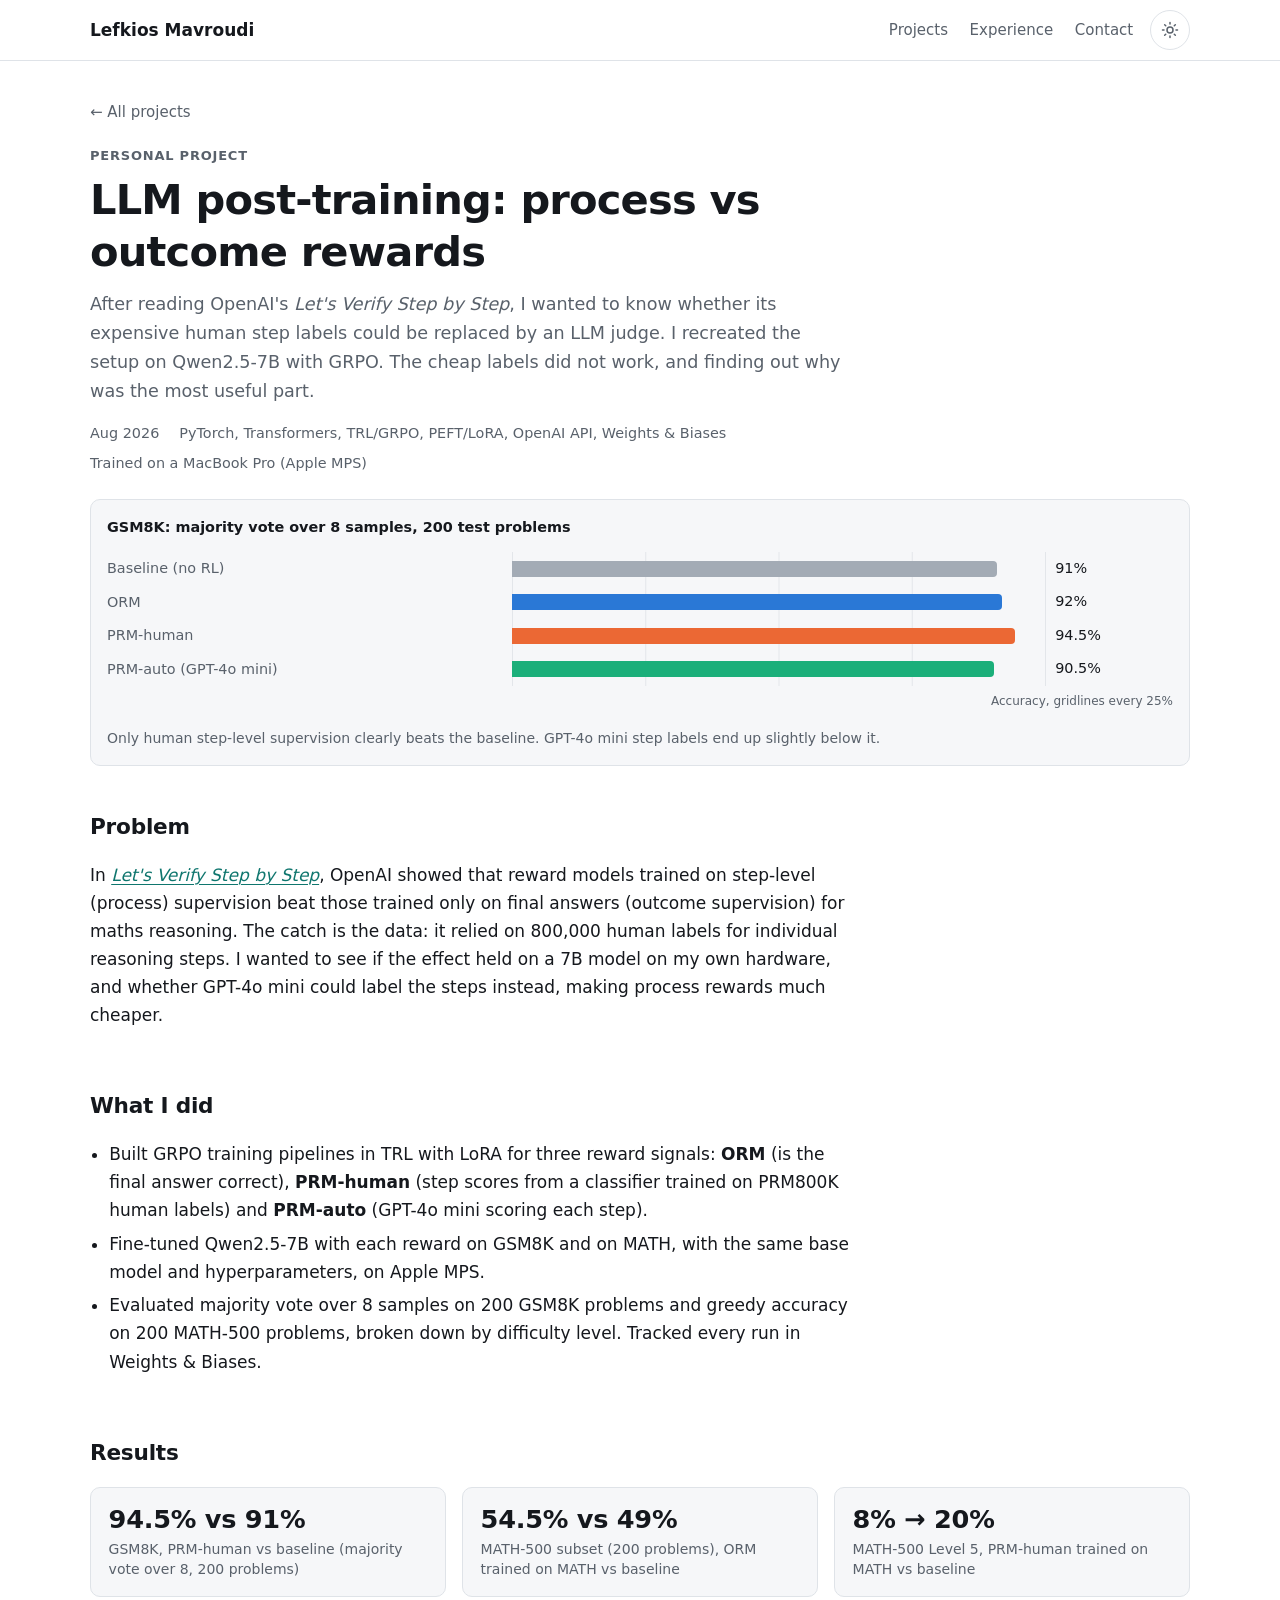
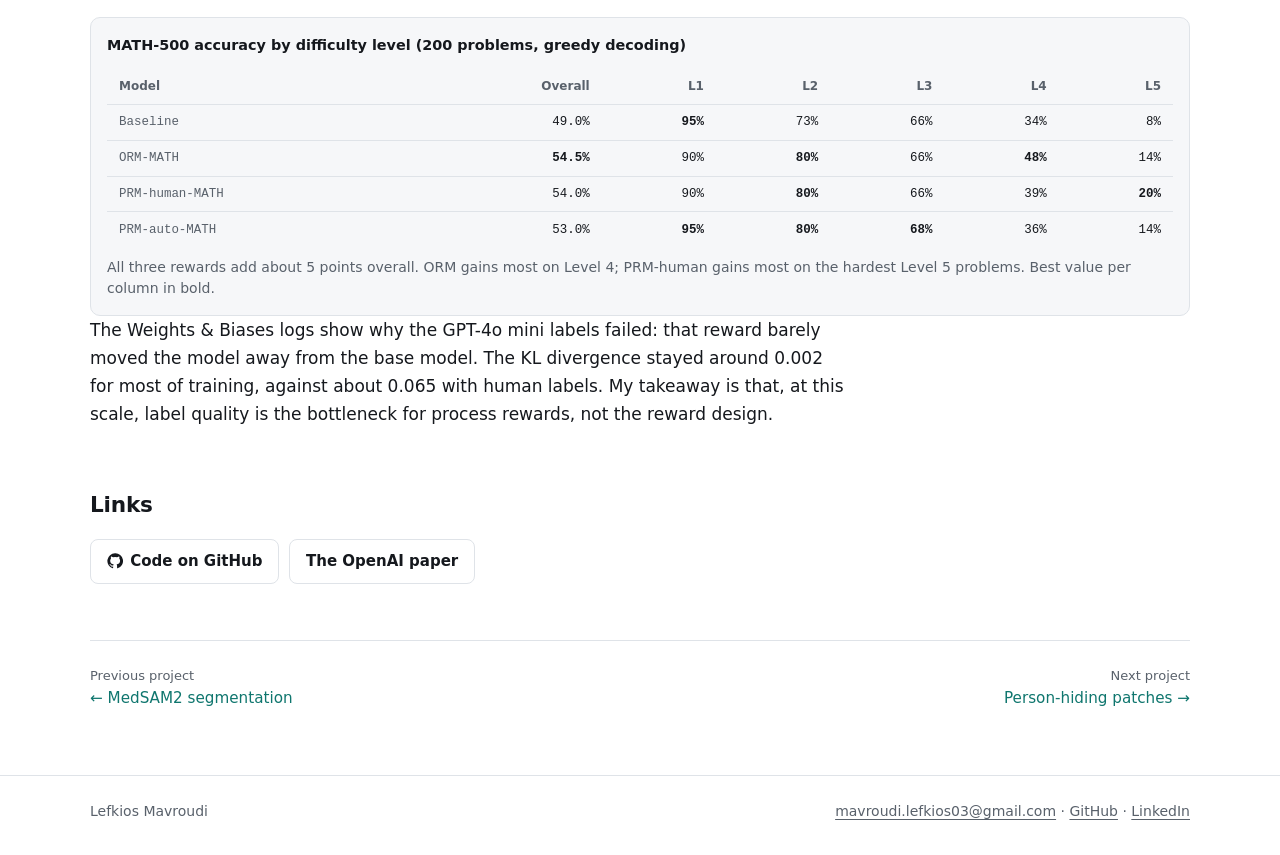
==== projects/llm-process-rewards.html @ 3332fdfd "Personal portfolio site" ====
<!doctype html>
<html lang="en">
<head>
  <meta charset="utf-8">
  <meta name="viewport" content="width=device-width, initial-scale=1">
  <title>LLM post-training: process vs outcome rewards | Lefkios Mavroudi</title>
  <meta name="description" content="Can GPT-4o mini replace human step labels for process rewards? A GRPO study on Qwen2.5-7B, inspired by OpenAI's Let's Verify Step by Step.">
  <link rel="canonical" href="https://lefkios.github.io/projects/llm-process-rewards.html">
  <meta property="og:type" content="article">
  <meta property="og:site_name" content="Lefkios Mavroudi">
  <meta property="og:title" content="LLM post-training: process vs outcome rewards">
  <meta property="og:description" content="Can GPT-4o mini replace human step labels for process rewards? A GRPO study on Qwen2.5-7B, inspired by OpenAI's Let's Verify Step by Step.">
  <meta property="og:url" content="https://lefkios.github.io/projects/llm-process-rewards.html">
  <meta property="og:image" content="https://lefkios.github.io/assets/og.png">
  <meta name="twitter:card" content="summary_large_image">
  <meta name="twitter:title" content="LLM post-training: process vs outcome rewards">
  <meta name="twitter:description" content="Can GPT-4o mini replace human step labels for process rewards? A GRPO study on Qwen2.5-7B, inspired by OpenAI's Let's Verify Step by Step.">
  <meta name="twitter:image" content="https://lefkios.github.io/assets/og.png">
  <link rel="icon" href="../favicon.svg" type="image/svg+xml">
  <script>try{var t=localStorage.getItem("theme");if(t==="light"||t==="dark")document.documentElement.setAttribute("data-theme",t)}catch(e){}</script>
  <link rel="stylesheet" href="../assets/css/site.css">
  <link rel="stylesheet" href="../assets/css/media.css">
  <script src="../assets/js/site.js" defer></script>
  <script src="../assets/js/media.js" defer></script>
</head>
<body>
  <a class="skip-link" href="#main">Skip to content</a>

  <header class="site-header">
    <div class="wrap">
      <a class="site-name" href="../index.html">Lefkios Mavroudi</a>
      <nav class="site-nav" aria-label="Main">
        <a href="../index.html#projects">Projects</a>
        <a class="hide-sm" href="../index.html#experience">Experience</a>
        <a href="../index.html#contact">Contact</a>
        <button class="theme-toggle" type="button" aria-label="Switch theme">
          <svg class="icon-moon" viewBox="0 0 24 24" fill="none" stroke="currentColor" stroke-width="2" stroke-linecap="round" stroke-linejoin="round" aria-hidden="true"><path d="M21 12.8A9 9 0 1 1 11.2 3a7 7 0 0 0 9.8 9.8z"/></svg>
          <svg class="icon-sun" viewBox="0 0 24 24" fill="none" stroke="currentColor" stroke-width="2" stroke-linecap="round" stroke-linejoin="round" aria-hidden="true"><circle cx="12" cy="12" r="4"/><path d="M12 2v2M12 20v2M4.9 4.9l1.4 1.4M17.7 17.7l1.4 1.4M2 12h2M20 12h2M4.9 19.1l1.4-1.4M17.7 6.3l1.4-1.4"/></svg>
        </button>
      </nav>
    </div>
  </header>

  <main id="main">
    <div class="wrap">
      <div class="project-head prose">
        <a class="back-link" href="../index.html#projects">&larr; All projects</a>
        <span class="eyebrow">Personal project</span>
        <h1>LLM post-training: process vs outcome rewards</h1>
        <p class="summary">After reading OpenAI's <em>Let's Verify Step by Step</em>, I wanted to know whether its expensive human step labels could be replaced by an LLM judge. I recreated the setup on Qwen2.5-7B with GRPO. The cheap labels did not work, and finding out why was the most useful part.</p>
        <ul class="meta">
          <li>Aug 2026</li>
          <li>PyTorch, Transformers, TRL/GRPO, PEFT/LoRA, OpenAI API, Weights &amp; Biases</li>
          <li>Trained on a MacBook Pro (Apple MPS)</li>
        </ul>
      </div>

      <!-- Main media: no demo video for this project, so the headline result leads the page. -->
      <figure class="media chart">
        <p class="chart__title">GSM8K: majority vote over 8 samples, 200 test problems</p>
        <table class="barchart">
          <caption class="visually-hidden">GSM8K majority-vote accuracy for the baseline and three reward strategies</caption>
          <thead class="visually-hidden"><tr><th scope="col">Model</th><th scope="col">Bar</th><th scope="col">Accuracy</th></tr></thead>
          <tbody>
              <tr><th scope="row">Baseline (no RL)</th><td class="barchart__track"><span class="bar bar--base" style="--v: 91" title="Baseline (no RL): 91%"></span></td><td class="barchart__value">91%</td></tr>
              <tr><th scope="row">ORM</th><td class="barchart__track"><span class="bar bar--orm" style="--v: 92" title="ORM: 92%"></span></td><td class="barchart__value">92%</td></tr>
              <tr><th scope="row">PRM-human</th><td class="barchart__track"><span class="bar bar--prmh" style="--v: 94.5" title="PRM-human: 94.5%"></span></td><td class="barchart__value">94.5%</td></tr>
              <tr><th scope="row">PRM-auto (GPT-4o mini)</th><td class="barchart__track"><span class="bar bar--prma" style="--v: 90.5" title="PRM-auto (GPT-4o mini): 90.5%"></span></td><td class="barchart__value">90.5%</td></tr>
          </tbody>
        </table>
        <p class="barchart__axis" aria-hidden="true">Accuracy, gridlines every 25%</p>
        <figcaption>Only human step-level supervision clearly beats the baseline. GPT-4o mini step labels end up slightly below it.</figcaption>
      </figure>

      <div class="prose">
        <section class="section" aria-labelledby="problem">
          <h2 id="problem">Problem</h2>
          <p>In <a href="https://arxiv.org/abs/2305.20050"><em>Let's Verify Step by Step</em></a>, OpenAI showed that reward models trained on step-level (process) supervision beat those trained only on final answers (outcome supervision) for maths reasoning. The catch is the data: it relied on 800,000 human labels for individual reasoning steps. I wanted to see if the effect held on a 7B model on my own hardware, and whether GPT-4o mini could label the steps instead, making process rewards much cheaper.</p>
        </section>

        <section class="section" aria-labelledby="approach">
          <h2 id="approach">What I did</h2>
          <ul>
            <li>Built GRPO training pipelines in TRL with LoRA for three reward signals: <strong>ORM</strong> (is the final answer correct), <strong>PRM-human</strong> (step scores from a classifier trained on PRM800K human labels) and <strong>PRM-auto</strong> (GPT-4o mini scoring each step).</li>
            <li>Fine-tuned Qwen2.5-7B with each reward on GSM8K and on MATH, with the same base model and hyperparameters, on Apple MPS.</li>
            <li>Evaluated majority vote over 8 samples on 200 GSM8K problems and greedy accuracy on 200 MATH-500 problems, broken down by difficulty level. Tracked every run in Weights &amp; Biases.</li>
          </ul>
        </section>
      </div>

      <section class="section" aria-labelledby="results">
        <h2 id="results">Results</h2>
        <ul class="stats">
          <li class="stat"><span class="stat__value">94.5% vs 91%</span><span class="stat__label">GSM8K, PRM-human vs baseline (majority vote over 8, 200 problems)</span></li>
          <li class="stat"><span class="stat__value">54.5% vs 49%</span><span class="stat__label">MATH-500 subset (200 problems), ORM trained on MATH vs baseline</span></li>
          <li class="stat"><span class="stat__value">8% &rarr; 20%</span><span class="stat__label">MATH-500 Level 5, PRM-human trained on MATH vs baseline</span></li>
        </ul>

        <div class="stack">
          <figure class="media chart">
            <p class="chart__title">MATH-500 accuracy by difficulty level (200 problems, greedy decoding)</p>
            <div class="trace__scroll" tabindex="0" role="region" aria-label="MATH-500 results table, scrolls sideways">
              <table class="trace__table results-table">
                <caption class="visually-hidden">MATH-500 accuracy overall and per difficulty level, models trained on MATH</caption>
                <thead><tr><th scope="col">Model</th><th scope="col">Overall</th><th scope="col">L1</th><th scope="col">L2</th><th scope="col">L3</th><th scope="col">L4</th><th scope="col">L5</th></tr></thead>
                <tbody>
                <tr><th scope="row">Baseline</th><td>49.0%</td><td><strong>95%</strong></td><td>73%</td><td>66%</td><td>34%</td><td>8%</td></tr>
                <tr><th scope="row">ORM-MATH</th><td><strong>54.5%</strong></td><td>90%</td><td><strong>80%</strong></td><td>66%</td><td><strong>48%</strong></td><td>14%</td></tr>
                <tr><th scope="row">PRM-human-MATH</th><td>54.0%</td><td>90%</td><td><strong>80%</strong></td><td>66%</td><td>39%</td><td><strong>20%</strong></td></tr>
                <tr><th scope="row">PRM-auto-MATH</th><td>53.0%</td><td><strong>95%</strong></td><td><strong>80%</strong></td><td><strong>68%</strong></td><td>36%</td><td>14%</td></tr>
                </tbody>
              </table>
            </div>
            <figcaption>All three rewards add about 5 points overall. ORM gains most on Level 4; PRM-human gains most on the hardest Level 5 problems. Best value per column in bold.</figcaption>
          </figure>

        </div>
        <p class="prose">The Weights &amp; Biases logs show why the GPT-4o mini labels failed: that reward barely moved the model away from the base model. The KL divergence stayed around 0.002 for most of training, against about 0.065 with human labels. My takeaway is that, at this scale, label quality is the bottleneck for process rewards, not the reward design.</p>
      </section>

      <section class="section prose" aria-labelledby="links">
        <h2 id="links">Links</h2>
        <ul class="link-row">
          <li><a class="btn" href="https://github.com/Lefkios/prm-vs-orm-reasoning">
            <svg viewBox="0 0 24 24" fill="currentColor" aria-hidden="true"><path d="M12 .5a11.5 11.5 0 0 0-3.6 22.4c.6.1.8-.3.8-.6v-2c-3.2.7-3.9-1.5-3.9-1.5-.5-1.3-1.3-1.7-1.3-1.7-1-.7.1-.7.1-.7 1.2.1 1.8 1.2 1.8 1.2 1 1.8 2.8 1.3 3.5 1 .1-.8.4-1.3.7-1.6-2.6-.3-5.3-1.3-5.3-5.7 0-1.3.5-2.3 1.2-3.1-.1-.3-.5-1.5.1-3.1 0 0 1-.3 3.2 1.2a11 11 0 0 1 5.8 0c2.2-1.5 3.2-1.2 3.2-1.2.6 1.6.2 2.8.1 3.1.8.8 1.2 1.9 1.2 3.1 0 4.4-2.7 5.4-5.3 5.7.4.4.8 1.1.8 2.2v3.2c0 .3.2.7.8.6A11.5 11.5 0 0 0 12 .5z"/></svg>
            Code on GitHub</a></li>
          <li><a class="btn" href="https://arxiv.org/abs/2305.20050">The OpenAI paper</a></li>
        </ul>
      </section>

      <nav class="pager" aria-label="Project navigation">
        <a href="medsam2-rv.html"><span>Previous project</span>&larr; MedSAM2 segmentation</a>
        <a class="next" href="person-hiding-patches.html"><span>Next project</span>Person-hiding patches &rarr;</a>
      </nav>
    </div>
  </main>

  <footer class="site-footer">
    <div class="wrap">
      <span>Lefkios Mavroudi</span>
      <span><a href="mailto:mavroudi.lefkios03@gmail.com">mavroudi.lefkios03@gmail.com</a> &middot; <a href="https://github.com/Lefkios">GitHub</a> &middot; <a href="https://www.linkedin.com/in/lefkios-mavroudi">LinkedIn</a></span>
    </div>
  </footer>
</body>
</html>
---- assets/css/site.css ----
/* ==========================================================================
   Site styles: tokens, base, layout, header, sections, cards.
   Media blocks are in media.css.
   ========================================================================== */

/* ---------- Tokens (dark is the default) ---------- */
:root {
  color-scheme: dark;
  --bg: #0e1013;
  --surface: #15181d;
  --media-bg: #1a1e24;
  --figure-bg: #ffffff;
  --border: #272c34;
  --text: #e7e9ec;
  --text-muted: #a2aab4;
  --accent: #4fd1c5;
  --accent-ink: #0e1013;
  --ph-stripe: rgba(255, 255, 255, 0.05);
  --chart-base: #6b7480;
  --chart-grid: #2a3038;
  --radius: 10px;
  --text-max: 760px;
  --media-max: 1100px;
  --gutter: 16px;
  --font: system-ui, -apple-system, "Segoe UI", Roboto, "Helvetica Neue", Arial, sans-serif;
  --mono: ui-monospace, SFMono-Regular, Menlo, Consolas, monospace;
}

@media (prefers-color-scheme: light) {
  :root:not([data-theme="dark"]) {
    color-scheme: light;
    --bg: #ffffff;
    --surface: #f6f7f9;
    --media-bg: #eef0f3;
    --border: #dfe3e8;
    --text: #15181d;
    --text-muted: #59616b;
    --accent: #0f766e;
    --accent-ink: #ffffff;
    --ph-stripe: rgba(0, 0, 0, 0.045);
    --chart-base: #a3abb5;
    --chart-grid: #e3e6ea;
  }
}
:root[data-theme="light"] {
  color-scheme: light;
  --bg: #ffffff;
  --surface: #f6f7f9;
  --media-bg: #eef0f3;
  --border: #dfe3e8;
  --text: #15181d;
  --text-muted: #59616b;
  --accent: #0f766e;
  --accent-ink: #ffffff;
  --ph-stripe: rgba(0, 0, 0, 0.045);
  --chart-base: #a3abb5;
  --chart-grid: #e3e6ea;
}

@media (min-width: 640px) {
  :root { --gutter: 24px; }
}

/* ---------- Base ---------- */
*, *::before, *::after { box-sizing: border-box; }

html {
  -webkit-text-size-adjust: 100%;
  text-size-adjust: 100%;
}

body {
  margin: 0;
  background: var(--bg);
  color: var(--text);
  font-family: var(--font);
  font-size: 1.0625rem;
  line-height: 1.65;
  -webkit-font-smoothing: antialiased;
}

img, video, svg { max-width: 100%; }

a { color: var(--accent); text-underline-offset: 0.18em; text-decoration-thickness: 1px; }
a:hover { text-decoration-thickness: 2px; }

:focus-visible {
  outline: 2px solid var(--accent);
  outline-offset: 3px;
  border-radius: 2px;
}

h1, h2, h3 { line-height: 1.25; margin: 0; font-weight: 650; letter-spacing: -0.01em; }
h1 { font-size: clamp(1.9rem, 5vw, 2.6rem); letter-spacing: -0.02em; }
h2 { font-size: 1.35rem; }
h3 { font-size: 1.05rem; }
p { margin: 0 0 1rem; }
ul { margin: 0 0 1rem; padding-left: 1.2rem; }
li + li { margin-top: 0.35rem; }
strong { font-weight: 650; }
code { font-family: var(--mono); font-size: 0.9em; }

.skip-link {
  position: absolute;
  left: 0.75rem;
  top: -100px;
  z-index: 100;
  padding: 0.6rem 1rem;
  background: var(--accent);
  color: var(--accent-ink);
  font-weight: 600;
  border-radius: 6px;
  text-decoration: none;
}
.skip-link:focus { top: 0.75rem; }

.visually-hidden {
  position: absolute !important;
  width: 1px; height: 1px;
  padding: 0; margin: -1px;
  overflow: hidden; clip: rect(0 0 0 0);
  white-space: nowrap; border: 0;
}

/* ---------- Layout ---------- */
.wrap {
  width: 100%;
  max-width: calc(var(--media-max) + 2 * var(--gutter));
  margin: 0 auto;
  padding: 0 var(--gutter);
}
.prose { max-width: var(--text-max); }

main { display: block; padding-bottom: 4rem; }

.section { padding: 3rem 0 0; }
.section > h2, .section__head { margin-bottom: 1.25rem; }
.section__head { display: flex; align-items: baseline; justify-content: space-between; gap: 1rem; }
.section__head h2 { margin: 0; }

.eyebrow {
  display: block;
  margin-bottom: 0.5rem;
  font-size: 0.8125rem;
  font-weight: 600;
  letter-spacing: 0.06em;
  text-transform: uppercase;
  color: var(--text-muted);
}

/* ---------- Header / footer ---------- */
.site-header {
  border-bottom: 1px solid var(--border);
}
.site-header .wrap {
  display: flex;
  align-items: center;
  justify-content: space-between;
  gap: 1rem;
  min-height: 60px;
}
.site-name {
  color: var(--text);
  font-weight: 650;
  text-decoration: none;
  white-space: nowrap;
}
.site-nav {
  display: flex;
  align-items: center;
  gap: 0.25rem;
}
.site-nav a {
  padding: 0.4rem 0.55rem;
  color: var(--text-muted);
  text-decoration: none;
  font-size: 0.9375rem;
  border-radius: 6px;
}
.site-nav a:hover { color: var(--text); }
.site-nav .hide-sm { display: none; }
@media (min-width: 560px) {
  .site-nav .hide-sm { display: inline-block; }
}

.theme-toggle {
  display: grid;
  place-items: center;
  width: 40px;
  height: 40px;
  margin-left: 0.25rem;
  padding: 0;
  border: 1px solid var(--border);
  border-radius: 999px;
  background: transparent;
  color: var(--text-muted);
  cursor: pointer;
}
.theme-toggle:hover { color: var(--text); }
.theme-toggle svg { width: 18px; height: 18px; }
.theme-toggle .icon-sun { display: none; }
:root[data-theme-current="light"] .theme-toggle .icon-sun { display: block; }
:root[data-theme-current="light"] .theme-toggle .icon-moon { display: none; }

.site-footer {
  border-top: 1px solid var(--border);
  padding: 1.5rem 0 2rem;
  color: var(--text-muted);
  font-size: 0.875rem;
}
.site-footer .wrap { display: flex; flex-wrap: wrap; justify-content: space-between; gap: 0.5rem 1.5rem; }
.site-footer a { color: var(--text-muted); }

/* ---------- Buttons and links ---------- */
.btn {
  display: inline-flex;
  align-items: center;
  gap: 0.45rem;
  min-height: 44px;
  padding: 0.55rem 1rem;
  border: 1px solid var(--border);
  border-radius: 8px;
  color: var(--text);
  background: transparent;
  font-size: 0.9375rem;
  font-weight: 550;
  text-decoration: none;
}
.btn:hover { border-color: var(--text-muted); }
.btn--primary { background: var(--accent); border-color: var(--accent); color: var(--accent-ink); }
.btn--primary:hover { filter: brightness(1.08); border-color: var(--accent); }
.btn svg { width: 16px; height: 16px; flex: none; }

.link-row { display: flex; flex-wrap: wrap; gap: 0.6rem; margin: 0; padding: 0; list-style: none; }
.link-row li + li { margin-top: 0; }

/* ---------- Home: intro ---------- */
.intro { padding: 3.5rem 0 0.5rem; }
.intro h1 { margin-bottom: 0.6rem; }
.intro .lede {
  margin-bottom: 1.25rem;
  font-size: 1.2rem;
  color: var(--text);
}
.intro p { color: var(--text-muted); }
.intro .link-row { margin-top: 1.5rem; }
@media (min-width: 640px) {
  .intro { padding-top: 5rem; }
}

/* ---------- Home: project cards ---------- */
.cards {
  display: grid;
  grid-template-columns: 1fr;
  gap: 2rem 1.5rem;
  margin: 0;
  padding: 0;
  list-style: none;
}
.cards > li + li { margin-top: 0; }
@media (min-width: 720px) {
  .cards { grid-template-columns: 1fr 1fr; }
}
.card {
  position: relative;
  display: flex;
  flex-direction: column;
  height: 100%;
}
.card .media__frame { margin-bottom: 0.9rem; }
.card h3 { margin-bottom: 0.3rem; }
.card h3 a { color: var(--text); text-decoration: none; }
/* Stretch the title link over the whole card for a large click target. */
.card h3 a::after { content: ""; position: absolute; inset: 0; border-radius: var(--radius); }
.card h3 a:focus-visible { outline: none; }
.card:has(h3 a:focus-visible) { outline: 2px solid var(--accent); outline-offset: 6px; border-radius: var(--radius); }
.card:hover h3 a { text-decoration: underline; text-decoration-thickness: 1px; }
.card__result { margin-bottom: 0.6rem; color: var(--text-muted); font-size: 0.975rem; }

.tags { display: flex; flex-wrap: wrap; gap: 0.35rem; margin: auto 0 0; padding: 0; list-style: none; }
.tags li + li { margin-top: 0; }
.tags li {
  padding: 0.1rem 0.5rem;
  border: 1px solid var(--border);
  border-radius: 999px;
  font-size: 0.75rem;
  color: var(--text-muted);
}

/* ---------- Home: experience / education ---------- */
.timeline { margin: 0; padding: 0; list-style: none; }
.timeline li {
  display: grid;
  grid-template-columns: 1fr;
  gap: 0.1rem;
  padding: 0.9rem 0;
  border-top: 1px solid var(--border);
}
.timeline li + li { margin-top: 0; }
.timeline li:last-child { border-bottom: 1px solid var(--border); }
.timeline .when { color: var(--text-muted); font-size: 0.875rem; font-variant-numeric: tabular-nums; }
.timeline .what { font-weight: 600; }
.timeline .role { color: var(--text-muted); font-weight: 400; }
.timeline .desc { color: var(--text-muted); font-size: 0.95rem; margin: 0.15rem 0 0; }
@media (min-width: 640px) {
  .timeline li { grid-template-columns: 9.5rem 1fr; column-gap: 1.25rem; }
  .timeline .when { padding-top: 0.15rem; }
}

/* ---------- Project page ---------- */
.project-head { padding: 2.25rem 0 1.5rem; }
.back-link { display: inline-block; margin-bottom: 1.25rem; font-size: 0.9375rem; color: var(--text-muted); text-decoration: none; }
.back-link:hover { color: var(--text); }
.project-head h1 { margin-bottom: 0.75rem; }
.project-head .summary { color: var(--text-muted); font-size: 1.1rem; margin-bottom: 1rem; }
.meta { display: flex; flex-wrap: wrap; gap: 0.35rem 1.25rem; margin: 0; padding: 0; list-style: none; color: var(--text-muted); font-size: 0.9rem; }
.meta li + li { margin-top: 0; }

.stats {
  display: grid;
  grid-template-columns: repeat(auto-fit, minmax(min(100%, 200px), 1fr));
  gap: 1rem;
  margin: 0 0 1.25rem;
  padding: 0;
  list-style: none;
}
.stats li + li { margin-top: 0; }
.stat {
  padding: 1rem 1.1rem;
  border: 1px solid var(--border);
  border-radius: var(--radius);
  background: var(--surface);
}
.stat__value {
  display: block;
  font-size: 1.6rem;
  font-weight: 650;
  line-height: 1.2;
  font-variant-numeric: tabular-nums;
  letter-spacing: -0.01em;
}
.stat__label { display: block; margin-top: 0.3rem; font-size: 0.875rem; color: var(--text-muted); line-height: 1.45; }

.note {
  padding: 0.85rem 1rem;
  border-left: 3px solid var(--accent);
  background: var(--surface);
  border-radius: 0 var(--radius) var(--radius) 0;
  font-size: 0.95rem;
}
.note p:last-child { margin-bottom: 0; }

.stack > * + * { margin-top: 1.75rem; }

.pager {
  display: flex;
  flex-wrap: wrap;
  justify-content: space-between;
  gap: 1rem;
  margin-top: 3.5rem;
  padding-top: 1.5rem;
  border-top: 1px solid var(--border);
  font-size: 0.95rem;
}
.pager a { text-decoration: none; }
.pager span { display: block; color: var(--text-muted); font-size: 0.8125rem; }
.pager .next { margin-left: auto; text-align: right; }

/* ---------- 404 ---------- */
.not-found { padding: 6rem 0 2rem; }
.not-found h1 { margin-bottom: 0.75rem; }

@media (prefers-reduced-motion: reduce) {
  *, *::before, *::after { scroll-behavior: auto !important; transition-duration: 0.01ms !important; animation-duration: 0.01ms !important; }
}

.btn--disabled { color: var(--text-muted); border-style: dashed; cursor: default; }
.btn--disabled:hover { border-color: var(--border); }

/* Transcript-style description under a video */
.transcript {
  margin-top: 0.75rem;
  font-size: 0.925rem;
  color: var(--text-muted);
}
.transcript summary {
  display: inline-block;
  cursor: pointer;
  color: var(--text);
  font-weight: 550;
  list-style: none;
}
.transcript summary::-webkit-details-marker { display: none; }
.transcript summary::before { content: "+ "; color: var(--accent); }
.transcript[open] summary::before { content: "\2212 "; }
.transcript ol { margin: 0.6rem 0 0; padding-left: 1.2rem; }

/* Featured card spans both columns and sits media-left on wide screens. */
@media (min-width: 720px) {
  .cards > .card--wide { grid-column: 1 / -1; }
  .card--wide .card { display: grid; grid-template-columns: 1.35fr 1fr; column-gap: 1.75rem; align-content: start; }
  .card--wide .card .media__frame { grid-row: 1 / span 3; margin-bottom: 0; }
  .card--wide .card h3 { align-self: end; font-size: 1.2rem; }
  .card--wide .card .tags { margin-top: 0; align-self: start; }
}

.stack > h3 { margin-top: 2.5rem; margin-bottom: -0.5rem; }
---- assets/css/media.css ----
/* ==========================================================================
   Media system
   Blocks: video, YouTube facade, image figure + lightbox, gallery,
   before/after compare, placeholder, card thumbnails.
   Copy-paste snippets for every block live in MEDIA.md.
   Aspect ratio is set per block with style="--ar: 16/9" so space is reserved
   before anything loads.
   ========================================================================== */

.media {
  margin: 0;
  width: 100%;
}

/* Frame: reserves the aspect ratio, clips content, provides the backdrop. */
.media__frame {
  position: relative;
  display: block;
  width: 100%;
  aspect-ratio: var(--ar, 16 / 9);
  overflow: hidden;
  border-radius: var(--radius);
  background: var(--media-bg);
  border: 1px solid var(--border);
}

.media__frame > video,
.media__frame > img,
.media__frame > iframe {
  position: absolute;
  inset: 0;
  width: 100%;
  height: 100%;
  border: 0;
  object-fit: var(--fit, cover);
}

/* Charts, diagrams and screenshots should not be cropped. */
.media--contain { --fit: contain; }
.media--contain .media__frame { background: var(--figure-bg); }

.media figcaption,
.media__caption {
  margin-top: 0.6rem;
  font-size: 0.875rem;
  line-height: 1.5;
  color: var(--text-muted);
}

/* ---------- Video ---------- */
.media--video video { background: #000; }

/* ---------- YouTube facade ---------- */
.yt {
  position: absolute;
  inset: 0;
  width: 100%;
  height: 100%;
  padding: 0;
  border: 0;
  cursor: pointer;
  background: #000;
  color: #fff;
}
.yt img {
  position: absolute;
  inset: 0;
  width: 100%;
  height: 100%;
  object-fit: cover;
  opacity: 0.85;
  transition: opacity 0.2s;
}
.yt:hover img, .yt:focus-visible img { opacity: 1; }
.yt__play {
  position: absolute;
  left: 50%;
  top: 50%;
  width: 68px;
  height: 48px;
  transform: translate(-50%, -50%);
  border-radius: 12px;
  background: rgba(0, 0, 0, 0.72);
  transition: background 0.2s;
}
.yt__play::after {
  content: "";
  position: absolute;
  left: 50%;
  top: 50%;
  transform: translate(-35%, -50%);
  border-style: solid;
  border-width: 10px 0 10px 17px;
  border-color: transparent transparent transparent #fff;
}
.yt:hover .yt__play, .yt:focus-visible .yt__play { background: #c00; }
.yt__label {
  position: absolute;
  left: 0.75rem;
  bottom: 0.6rem;
  font-size: 0.8rem;
  text-shadow: 0 1px 2px rgba(0, 0, 0, 0.8);
}

/* ---------- Image figure (click to enlarge) ---------- */
.media__zoom { cursor: zoom-in; }
.media__zoom:focus-visible { outline: 2px solid var(--accent); outline-offset: 3px; }
.media__zoom img { transition: transform 0.3s; }
@media (hover: hover) {
  .media__zoom:hover img { transform: scale(1.015); }
}
.media--contain .media__zoom:hover img { transform: none; }

/* ---------- Lightbox (native <dialog>, built by media.js) ---------- */
.lightbox {
  max-width: none;
  max-height: none;
  width: 100vw;
  height: 100vh;
  height: 100dvh;
  margin: 0;
  padding: 0;
  border: 0;
  background: rgba(5, 6, 8, 0.94);
  color: #f1f3f5;
}
.lightbox::backdrop { background: transparent; }
.lightbox__inner {
  position: absolute;
  inset: 0;
  display: grid;
  grid-template-rows: 1fr auto;
  place-items: center;
  padding: 3.5rem 1rem 1rem;
}
.lightbox__img {
  max-width: 100%;
  max-height: 100%;
  object-fit: contain;
  border-radius: 4px;
  background: #fff;
}
.lightbox__img.is-photo { background: transparent; }
.lightbox__caption {
  max-width: 70ch;
  margin: 0.75rem auto 0;
  text-align: center;
  font-size: 0.9rem;
  color: #c4cad1;
}
.lightbox__btn {
  position: absolute;
  display: grid;
  place-items: center;
  width: 44px;
  height: 44px;
  border: 1px solid rgba(255, 255, 255, 0.25);
  border-radius: 999px;
  background: rgba(0, 0, 0, 0.5);
  color: #fff;
  font-size: 1.25rem;
  line-height: 1;
  cursor: pointer;
}
.lightbox__btn:hover { background: rgba(255, 255, 255, 0.15); }
.lightbox__btn:focus-visible { outline: 2px solid var(--accent); outline-offset: 2px; }
.lightbox__close { top: 0.75rem; right: 0.75rem; }
.lightbox__prev { left: 0.75rem; top: 50%; transform: translateY(-50%); }
.lightbox__next { right: 0.75rem; top: 50%; transform: translateY(-50%); }
.lightbox__btn[hidden] { display: none; }

/* ---------- Gallery ---------- */
.gallery {
  display: grid;
  grid-template-columns: repeat(auto-fill, minmax(min(100%, 280px), 1fr));
  gap: 1.5rem 1.25rem;
  margin: 0;
  padding: 0;
  list-style: none;
}
.gallery--2 { grid-template-columns: repeat(auto-fill, minmax(min(100%, 380px), 1fr)); }
.gallery .media figcaption { font-size: 0.8125rem; }

/* ---------- Before / after ---------- */
.compare {
  --pos: 50%;
  position: relative;
  display: block;
  width: 100%;
  aspect-ratio: var(--ar, 16 / 9);
  overflow: hidden;
  border-radius: var(--radius);
  border: 1px solid var(--border);
  background: var(--media-bg);
  user-select: none;
  -webkit-user-select: none;
  touch-action: pan-y;
}
.compare img {
  position: absolute;
  inset: 0;
  width: 100%;
  height: 100%;
  object-fit: var(--fit, cover);
  pointer-events: none;
}
/* The "before" image sits on top and is clipped to the left of the handle. */
.compare__before { clip-path: inset(0 calc(100% - var(--pos)) 0 0); }
.compare__handle {
  position: absolute;
  top: 0;
  bottom: 0;
  left: var(--pos);
  width: 2px;
  margin-left: -1px;
  background: #fff;
  box-shadow: 0 0 0 1px rgba(0, 0, 0, 0.35);
  pointer-events: none;
}
.compare__handle::after {
  content: "\2194";
  position: absolute;
  top: 50%;
  left: 50%;
  display: grid;
  place-items: center;
  width: 36px;
  height: 36px;
  transform: translate(-50%, -50%);
  border-radius: 999px;
  background: #fff;
  color: #111;
  font-size: 1rem;
  box-shadow: 0 1px 4px rgba(0, 0, 0, 0.4);
}
.compare input[type="range"] {
  position: absolute;
  inset: 0;
  width: 100%;
  height: 100%;
  margin: 0;
  opacity: 0;
  cursor: ew-resize;
}
.compare:has(input:focus-visible) { outline: 2px solid var(--accent); outline-offset: 3px; }
.compare__label {
  position: absolute;
  top: 0.6rem;
  padding: 0.2rem 0.5rem;
  border-radius: 4px;
  background: rgba(0, 0, 0, 0.66);
  color: #fff;
  font-size: 0.75rem;
  font-weight: 600;
  letter-spacing: 0.02em;
  pointer-events: none;
}
.compare__label--before { left: 0.6rem; }
.compare__label--after { right: 0.6rem; }

/* Side-by-side variant: two figures in a row, stacked on narrow screens. */
.compare-sbs {
  display: grid;
  grid-template-columns: 1fr;
  gap: 1rem;
}
@media (min-width: 640px) {
  .compare-sbs { grid-template-columns: 1fr 1fr; }
}

/* ---------- Placeholder ----------
   Any .media__frame with .is-placeholder. Looks intentional on screen;
   the HTML around it is marked with <!-- PLACEHOLDER --> comments. */
.is-placeholder {
  display: grid;
  place-items: center;
  background:
    repeating-linear-gradient(135deg, transparent 0 14px, var(--ph-stripe) 14px 15px),
    var(--media-bg);
  border-style: dashed;
}
.is-placeholder > .ph {
  display: grid;
  justify-items: center;
  gap: 0.35rem;
  padding: 1rem;
  text-align: center;
  color: var(--text-muted);
  font-size: 0.8125rem;
}
.ph__icon {
  width: 28px;
  height: 28px;
  opacity: 0.6;
}
.ph__title {
  color: var(--text);
  font-weight: 600;
  font-size: 0.875rem;
}

/* ---------- Chart frame (inline SVG charts) ---------- */
.chart {
  padding: 1rem 1rem 0.5rem;
  border: 1px solid var(--border);
  border-radius: var(--radius);
  background: var(--surface);
}
.chart svg { display: block; width: 100%; height: auto; }

/* ---------- Motion preferences ---------- */
@media (prefers-reduced-motion: reduce) {
  .media__zoom img, .yt img, .yt__play { transition: none; }
  .media__zoom:hover img { transform: none; }
}

/* ---------- Bar chart as an accessible table ----------
   Each bar is a <span class="bar" style="--v: 91">; --v is a 0-100 value. */
.barchart {
  width: 100%;
  border-collapse: collapse;
  font-size: 0.9rem;
  font-variant-numeric: tabular-nums;
}
.barchart th, .barchart td { padding: 0.3rem 0; text-align: left; vertical-align: middle; font-weight: 400; }
.barchart .barchart__group th {
  padding-top: 1rem;
  color: var(--text);
  font-weight: 600;
}
.barchart tbody:first-of-type .barchart__group th { padding-top: 0; }
.barchart th[scope="row"] { width: 38%; padding-right: 0.75rem; color: var(--text-muted); line-height: 1.3; }
.barchart td.barchart__track {
  width: 50%;
  background: linear-gradient(90deg, var(--chart-grid) 1px, transparent 1px) 0 0 / 25% 100%;
  border-right: 1px solid var(--chart-grid);
}
.barchart td.barchart__value { width: 12%; padding-left: 0.6rem; color: var(--text); white-space: nowrap; }
.bar {
  display: block;
  width: calc(var(--v) * 1%);
  min-width: 2px;
  height: 16px;
  border-radius: 0 4px 4px 0;
  background: var(--accent);
}
.bar--base { background: var(--chart-base); }
.barchart__axis { margin-top: 0.4rem; font-size: 0.75rem; color: var(--text-muted); text-align: right; }

/* Inline SVG chart used as a card thumbnail. */
.chart-thumb { background: var(--surface); }
.chart-thumb svg { position: absolute; inset: 0; width: 100%; height: 100%; }
.chart-thumb .ct-axis { stroke: var(--chart-grid); stroke-width: 2; }
.chart-thumb .ct-base { fill: var(--chart-base); }
.chart-thumb .ct-accent { fill: var(--accent); }
.chart-thumb .ct-val { fill: var(--text); font: 600 30px var(--font); text-anchor: middle; }
.chart-thumb .ct-lbl { fill: var(--text-muted); font: 500 24px var(--font); text-anchor: middle; }

/* ---------- Pipeline / log trace table ---------- */
.trace__scroll {
  overflow-x: auto;
  border: 1px solid var(--border);
  border-radius: var(--radius);
  background: var(--surface);
}
.trace__table {
  width: 100%;
  border-collapse: collapse;
  font-family: var(--mono);
  font-size: 0.78rem;
  white-space: nowrap;
}
.trace__table th, .trace__table td {
  padding: 0.45rem 0.75rem;
  text-align: left;
  border-bottom: 1px solid var(--border);
}
.trace__table tbody tr:last-child > * { border-bottom: 0; }
.trace__table thead th { color: var(--text-muted); font-family: var(--font); font-weight: 600; font-size: 0.75rem; }
.trace__table tbody th { color: var(--text-muted); font-weight: 400; }
.trace__table .is-bubble { color: var(--text-muted); font-style: italic; opacity: 0.7; }

/* Diagram used as a card thumbnail: never crop, white backing. */
.frame--diagram { --fit: contain; background: var(--figure-bg); }

/* Grid items must not inherit the list spacing from site.css (li + li). */
.gallery > li + li { margin-top: 0; }

/* Colour key under a figure (e.g. segmentation overlays). */
.legend {
  display: flex;
  flex-wrap: wrap;
  gap: 0.35rem 1.25rem;
  margin: 0.6rem 0 0;
  padding: 0;
  list-style: none;
}
.legend li + li { margin-top: 0; }
.legend li { display: inline-flex; align-items: center; gap: 0.45rem; }
.legend__swatch {
  width: 14px;
  height: 14px;
  flex: none;
  border-radius: 3px;
  background: var(--c);
}
.legend__swatch--box { background: transparent; border: 2px solid var(--c); border-radius: 2px; }

/* Portrait-ish or small source images: do not stretch past their real width. */
.media__frame--narrow { max-width: 760px; margin-inline: auto; }

/* ---------- Chart extras ---------- */
.chart__title { margin: 0 0 0.75rem; font-size: 0.9rem; font-weight: 600; color: var(--text); }
.chart > figcaption { margin-bottom: 0.5rem; }
.chart__legend { margin: 0 0 0.5rem; font-size: 0.85rem; color: var(--text-muted); }
.chart .trace__scroll { border: 0; background: transparent; }
.results-table td, .results-table th { text-align: right; }
.results-table th[scope="row"], .results-table thead th:first-child { text-align: left; }
.results-table strong { color: var(--text); }

/* Entity colours: same method, same colour on every chart. */
:root { --c-orm: #3987e5; --c-prmh: #d95926; --c-prma: #199e70; }
@media (prefers-color-scheme: light) { :root:not([data-theme="dark"]) { --c-orm: #2a78d6; --c-prmh: #eb6834; --c-prma: #1baf7a; } }
:root[data-theme="light"] { --c-orm: #2a78d6; --c-prmh: #eb6834; --c-prma: #1baf7a; }
.bar--orm { background: var(--c-orm); }
.bar--prmh { background: var(--c-prmh); }
.bar--prma { background: var(--c-prma); }

.chart-thumb .ct-orm { fill: var(--c-orm); }
.chart-thumb .ct-prmh { fill: var(--c-prmh); }
.chart-thumb .ct-prma { fill: var(--c-prma); }

/* ---------- Pipeline flow diagram (HTML, wraps on small screens) ---------- */
.flow {
  display: grid;
  grid-template-columns: 1fr;
  gap: 1.75rem;
  margin: 0;
  padding: 0;
  list-style: none;
  counter-reset: flow;
}
.flow > li + li { margin-top: 0; }
.flow__step {
  position: relative;
  display: grid;
  gap: 0.2rem;
  padding: 0.9rem 1rem;
  border: 1px solid var(--border);
  border-left: 4px solid var(--text-muted);
  border-radius: var(--radius);
  background: var(--surface);
}
.flow__step--own { border-left-color: var(--accent); }
.flow__who { font-size: 0.72rem; font-weight: 600; letter-spacing: 0.05em; text-transform: uppercase; color: var(--text-muted); }
.flow__step--own .flow__who { color: var(--accent); }
.flow__title { font-weight: 650; }
.flow__text { font-size: 0.85rem; color: var(--text-muted); line-height: 1.45; }
/* Arrows between steps: down on phones, right on wide screens. */
.flow__step + .flow__step::before {
  content: "\2193";
  position: absolute;
  top: -1.55rem;
  left: 50%;
  transform: translateX(-50%);
  color: var(--text-muted);
  font-size: 1.1rem;
  line-height: 1;
}
@media (min-width: 900px) {
  .flow { grid-template-columns: repeat(5, 1fr); gap: 1.6rem; }
  .flow__step + .flow__step::before { content: "\2192"; top: 50%; left: -1.3rem; transform: translateY(-50%); }
}
.flow-figure figcaption { margin-top: 1rem; }

.stack-gap { height: 2rem; }
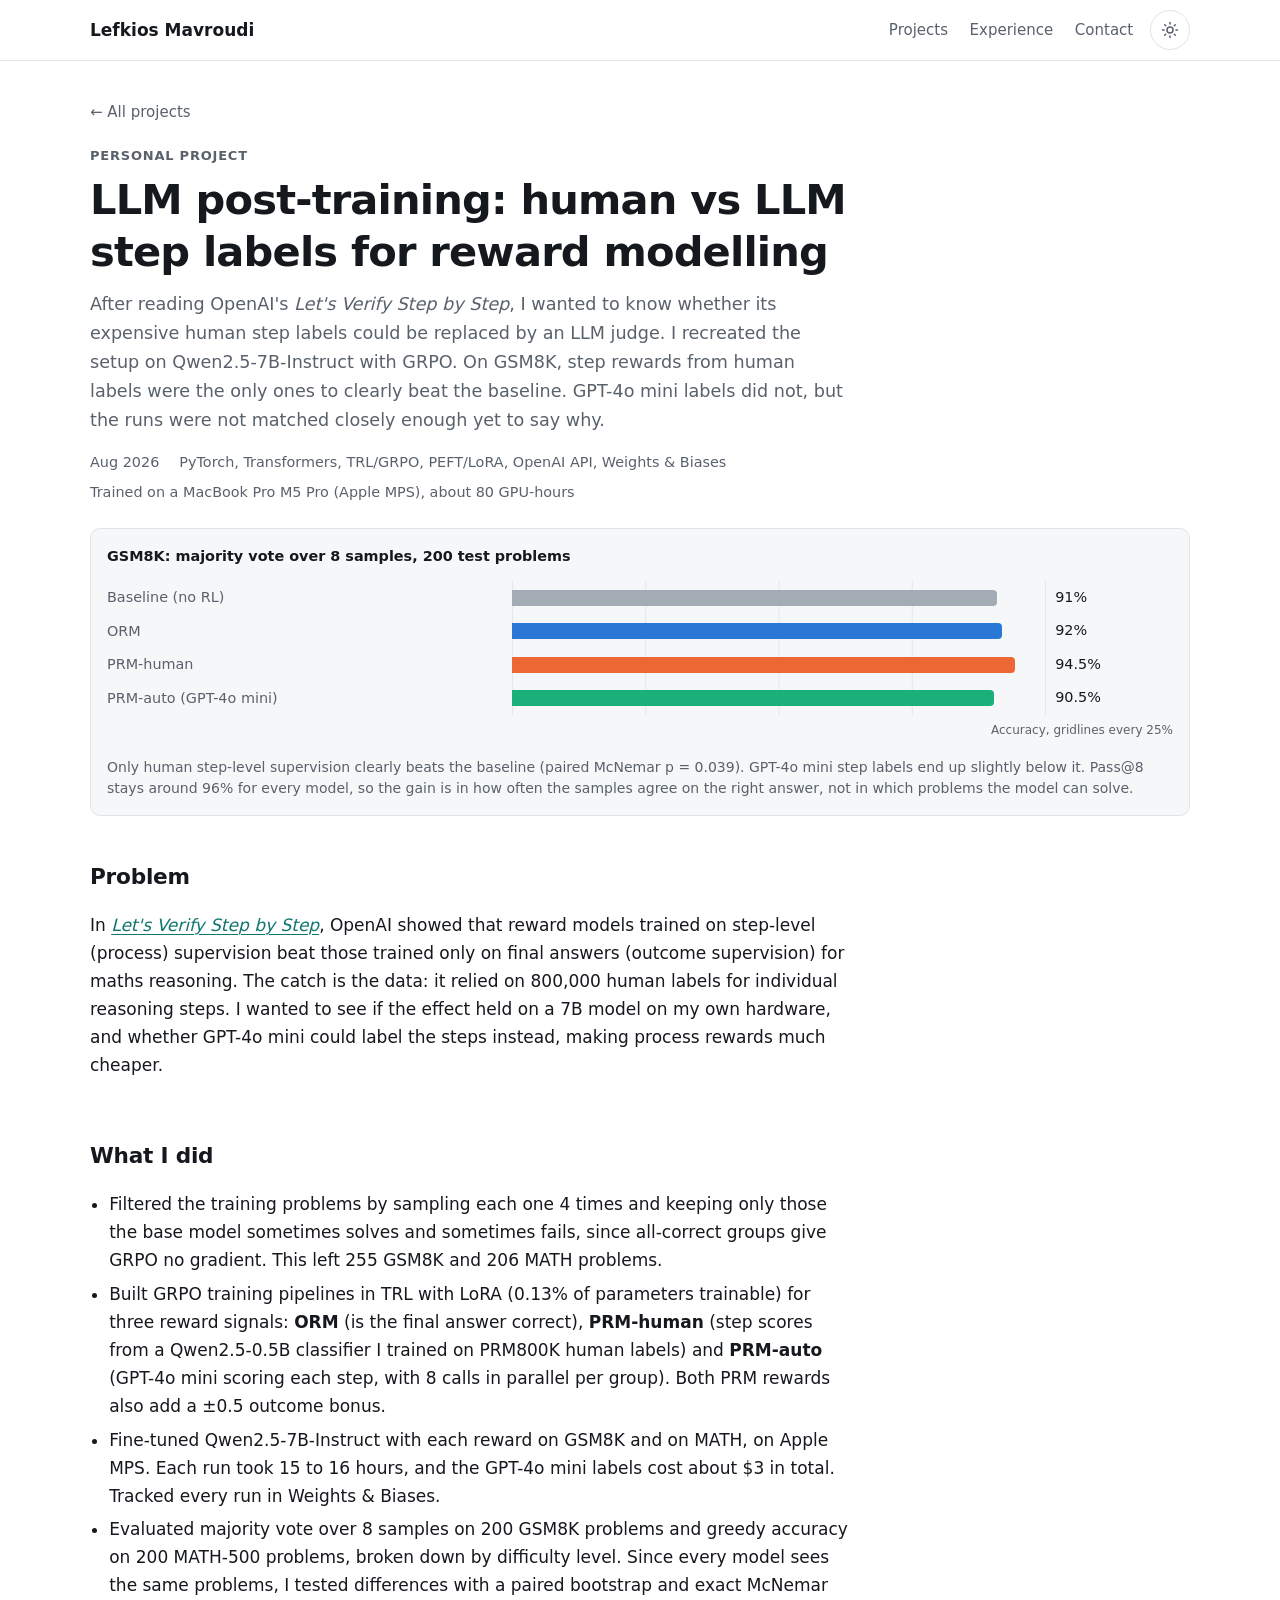
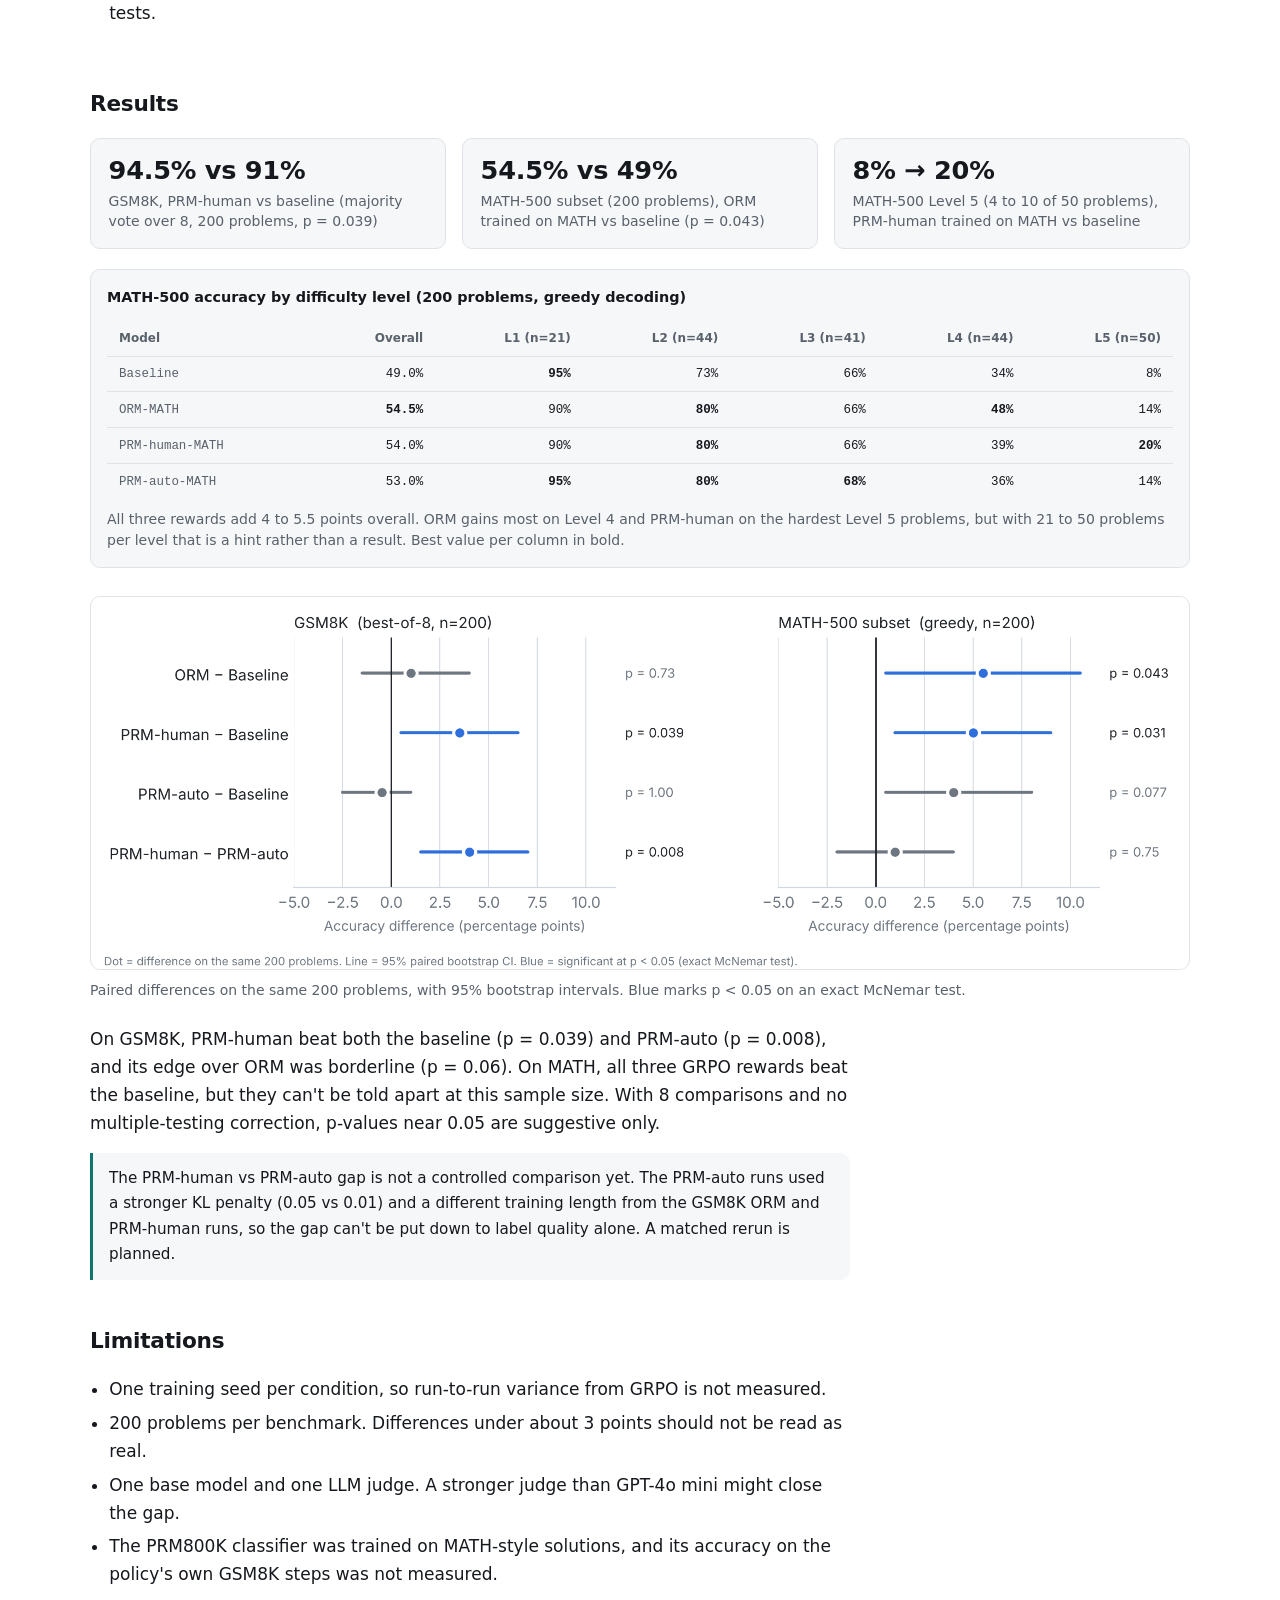
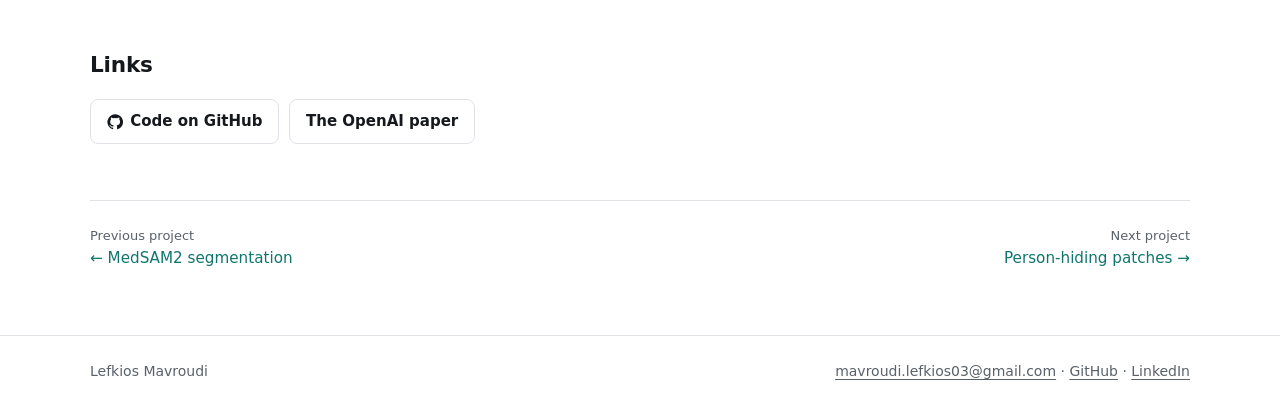
==== commit ed15bd86: "Update CV and LLM project page" ====
--- a/projects/llm-process-rewards.html
+++ b/projects/llm-process-rewards.html
@@ -3,17 +3,17 @@
 <head>
   <meta charset="utf-8">
   <meta name="viewport" content="width=device-width, initial-scale=1">
-  <title>LLM post-training: process vs outcome rewards | Lefkios Mavroudi</title>
+  <title>LLM post-training: human vs LLM step labels for reward modelling | Lefkios Mavroudi</title>
   <meta name="description" content="Can GPT-4o mini replace human step labels for process rewards? A GRPO study on Qwen2.5-7B, inspired by OpenAI's Let's Verify Step by Step.">
   <link rel="canonical" href="https://lefkios.github.io/projects/llm-process-rewards.html">
   <meta property="og:type" content="article">
   <meta property="og:site_name" content="Lefkios Mavroudi">
-  <meta property="og:title" content="LLM post-training: process vs outcome rewards">
+  <meta property="og:title" content="LLM post-training: human vs LLM step labels for reward modelling">
   <meta property="og:description" content="Can GPT-4o mini replace human step labels for process rewards? A GRPO study on Qwen2.5-7B, inspired by OpenAI's Let's Verify Step by Step.">
   <meta property="og:url" content="https://lefkios.github.io/projects/llm-process-rewards.html">
   <meta property="og:image" content="https://lefkios.github.io/assets/og.png">
   <meta name="twitter:card" content="summary_large_image">
-  <meta name="twitter:title" content="LLM post-training: process vs outcome rewards">
+  <meta name="twitter:title" content="LLM post-training: human vs LLM step labels for reward modelling">
   <meta name="twitter:description" content="Can GPT-4o mini replace human step labels for process rewards? A GRPO study on Qwen2.5-7B, inspired by OpenAI's Let's Verify Step by Step.">
   <meta name="twitter:image" content="https://lefkios.github.io/assets/og.png">
   <link rel="icon" href="../favicon.svg" type="image/svg+xml">
@@ -46,12 +46,12 @@
       <div class="project-head prose">
         <a class="back-link" href="../index.html#projects">&larr; All projects</a>
         <span class="eyebrow">Personal project</span>
-        <h1>LLM post-training: process vs outcome rewards</h1>
-        <p class="summary">After reading OpenAI's <em>Let's Verify Step by Step</em>, I wanted to know whether its expensive human step labels could be replaced by an LLM judge. I recreated the setup on Qwen2.5-7B with GRPO. The cheap labels did not work, and finding out why was the most useful part.</p>
+        <h1>LLM post-training: human vs LLM step labels for reward modelling</h1>
+        <p class="summary">After reading OpenAI's <em>Let's Verify Step by Step</em>, I wanted to know whether its expensive human step labels could be replaced by an LLM judge. I recreated the setup on Qwen2.5-7B-Instruct with GRPO. On GSM8K, step rewards from human labels were the only ones to clearly beat the baseline. GPT-4o mini labels did not, but the runs were not matched closely enough yet to say why.</p>
         <ul class="meta">
           <li>Aug 2026</li>
           <li>PyTorch, Transformers, TRL/GRPO, PEFT/LoRA, OpenAI API, Weights &amp; Biases</li>
-          <li>Trained on a MacBook Pro (Apple MPS)</li>
+          <li>Trained on a MacBook Pro M5 Pro (Apple MPS), about 80 GPU-hours</li>
         </ul>
       </div>
 
@@ -69,7 +69,7 @@
           </tbody>
         </table>
         <p class="barchart__axis" aria-hidden="true">Accuracy, gridlines every 25%</p>
-        <figcaption>Only human step-level supervision clearly beats the baseline. GPT-4o mini step labels end up slightly below it.</figcaption>
+        <figcaption>Only human step-level supervision clearly beats the baseline (paired McNemar p = 0.039). GPT-4o mini step labels end up slightly below it. Pass@8 stays around 96% for every model, so the gain is in how often the samples agree on the right answer, not in which problems the model can solve.</figcaption>
       </figure>
 
       <div class="prose">
@@ -81,9 +81,10 @@
         <section class="section" aria-labelledby="approach">
           <h2 id="approach">What I did</h2>
           <ul>
-            <li>Built GRPO training pipelines in TRL with LoRA for three reward signals: <strong>ORM</strong> (is the final answer correct), <strong>PRM-human</strong> (step scores from a classifier trained on PRM800K human labels) and <strong>PRM-auto</strong> (GPT-4o mini scoring each step).</li>
-            <li>Fine-tuned Qwen2.5-7B with each reward on GSM8K and on MATH, with the same base model and hyperparameters, on Apple MPS.</li>
-            <li>Evaluated majority vote over 8 samples on 200 GSM8K problems and greedy accuracy on 200 MATH-500 problems, broken down by difficulty level. Tracked every run in Weights &amp; Biases.</li>
+            <li>Filtered the training problems by sampling each one 4 times and keeping only those the base model sometimes solves and sometimes fails, since all-correct groups give GRPO no gradient. This left 255 GSM8K and 206 MATH problems.</li>
+            <li>Built GRPO training pipelines in TRL with LoRA (0.13% of parameters trainable) for three reward signals: <strong>ORM</strong> (is the final answer correct), <strong>PRM-human</strong> (step scores from a Qwen2.5-0.5B classifier I trained on PRM800K human labels) and <strong>PRM-auto</strong> (GPT-4o mini scoring each step, with 8 calls in parallel per group). Both PRM rewards also add a &plusmn;0.5 outcome bonus.</li>
+            <li>Fine-tuned Qwen2.5-7B-Instruct with each reward on GSM8K and on MATH, on Apple MPS. Each run took 15 to 16 hours, and the GPT-4o mini labels cost about $3 in total. Tracked every run in Weights &amp; Biases.</li>
+            <li>Evaluated majority vote over 8 samples on 200 GSM8K problems and greedy accuracy on 200 MATH-500 problems, broken down by difficulty level. Since every model sees the same problems, I tested differences with a paired bootstrap and exact McNemar tests.</li>
           </ul>
         </section>
       </div>
@@ -91,9 +92,9 @@
       <section class="section" aria-labelledby="results">
         <h2 id="results">Results</h2>
         <ul class="stats">
-          <li class="stat"><span class="stat__value">94.5% vs 91%</span><span class="stat__label">GSM8K, PRM-human vs baseline (majority vote over 8, 200 problems)</span></li>
-          <li class="stat"><span class="stat__value">54.5% vs 49%</span><span class="stat__label">MATH-500 subset (200 problems), ORM trained on MATH vs baseline</span></li>
-          <li class="stat"><span class="stat__value">8% &rarr; 20%</span><span class="stat__label">MATH-500 Level 5, PRM-human trained on MATH vs baseline</span></li>
+          <li class="stat"><span class="stat__value">94.5% vs 91%</span><span class="stat__label">GSM8K, PRM-human vs baseline (majority vote over 8, 200 problems, p = 0.039)</span></li>
+          <li class="stat"><span class="stat__value">54.5% vs 49%</span><span class="stat__label">MATH-500 subset (200 problems), ORM trained on MATH vs baseline (p = 0.043)</span></li>
+          <li class="stat"><span class="stat__value">8% &rarr; 20%</span><span class="stat__label">MATH-500 Level 5 (4 to 10 of 50 problems), PRM-human trained on MATH vs baseline</span></li>
         </ul>
 
         <div class="stack">
@@ -102,7 +103,7 @@
             <div class="trace__scroll" tabindex="0" role="region" aria-label="MATH-500 results table, scrolls sideways">
               <table class="trace__table results-table">
                 <caption class="visually-hidden">MATH-500 accuracy overall and per difficulty level, models trained on MATH</caption>
-                <thead><tr><th scope="col">Model</th><th scope="col">Overall</th><th scope="col">L1</th><th scope="col">L2</th><th scope="col">L3</th><th scope="col">L4</th><th scope="col">L5</th></tr></thead>
+                <thead><tr><th scope="col">Model</th><th scope="col">Overall</th><th scope="col">L1 (n=21)</th><th scope="col">L2 (n=44)</th><th scope="col">L3 (n=41)</th><th scope="col">L4 (n=44)</th><th scope="col">L5 (n=50)</th></tr></thead>
                 <tbody>
                 <tr><th scope="row">Baseline</th><td>49.0%</td><td><strong>95%</strong></td><td>73%</td><td>66%</td><td>34%</td><td>8%</td></tr>
                 <tr><th scope="row">ORM-MATH</th><td><strong>54.5%</strong></td><td>90%</td><td><strong>80%</strong></td><td>66%</td><td><strong>48%</strong></td><td>14%</td></tr>
@@ -111,11 +112,32 @@
                 </tbody>
               </table>
             </div>
-            <figcaption>All three rewards add about 5 points overall. ORM gains most on Level 4; PRM-human gains most on the hardest Level 5 problems. Best value per column in bold.</figcaption>
+            <figcaption>All three rewards add 4 to 5.5 points overall. ORM gains most on Level 4 and PRM-human on the hardest Level 5 problems, but with 21 to 50 problems per level that is a hint rather than a result. Best value per column in bold.</figcaption>
+          </figure>
+
+          <figure class="media media--image media--contain" style="--ar: 2000/680; margin-top: 1.75rem">
+            <a class="media__frame media__zoom" href="../assets/img/llm-process-rewards/paired-differences.png" data-lightbox>
+              <img src="../assets/img/llm-process-rewards/paired-differences.png" width="2000" height="680" loading="lazy" decoding="async"
+                   alt="Paired accuracy differences with 95% intervals. GSM8K: ORM minus baseline +1.0 (p = 0.73), PRM-human minus baseline +3.5 (p = 0.039), PRM-auto minus baseline -0.5 (p = 1.00), PRM-human minus PRM-auto +4.0 (p = 0.008). MATH-500: ORM +5.5 (p = 0.043), PRM-human +5.0 (p = 0.031), PRM-auto +4.0 (p = 0.077), PRM-human minus PRM-auto +1.0 (p = 0.75).">
+            </a>
+            <figcaption>Paired differences on the same 200 problems, with 95% bootstrap intervals. Blue marks p &lt; 0.05 on an exact McNemar test.</figcaption>
           </figure>
 
         </div>
-        <p class="prose">The Weights &amp; Biases logs show why the GPT-4o mini labels failed: that reward barely moved the model away from the base model. The KL divergence stayed around 0.002 for most of training, against about 0.065 with human labels. My takeaway is that, at this scale, label quality is the bottleneck for process rewards, not the reward design.</p>
+        <p class="prose" style="margin-top: 1.5rem">On GSM8K, PRM-human beat both the baseline (p = 0.039) and PRM-auto (p = 0.008), and its edge over ORM was borderline (p = 0.06). On MATH, all three GRPO rewards beat the baseline, but they can't be told apart at this sample size. With 8 comparisons and no multiple-testing correction, p-values near 0.05 are suggestive only.</p>
+        <div class="note prose">
+          <p>The PRM-human vs PRM-auto gap is not a controlled comparison yet. The PRM-auto runs used a stronger KL penalty (0.05 vs 0.01) and a different training length from the GSM8K ORM and PRM-human runs, so the gap can't be put down to label quality alone. A matched rerun is planned.</p>
+        </div>
+      </section>
+
+      <section class="section prose" aria-labelledby="limitations">
+        <h2 id="limitations">Limitations</h2>
+        <ul>
+          <li>One training seed per condition, so run-to-run variance from GRPO is not measured.</li>
+          <li>200 problems per benchmark. Differences under about 3 points should not be read as real.</li>
+          <li>One base model and one LLM judge. A stronger judge than GPT-4o mini might close the gap.</li>
+          <li>The PRM800K classifier was trained on MATH-style solutions, and its accuracy on the policy's own GSM8K steps was not measured.</li>
+        </ul>
       </section>
 
       <section class="section prose" aria-labelledby="links">
